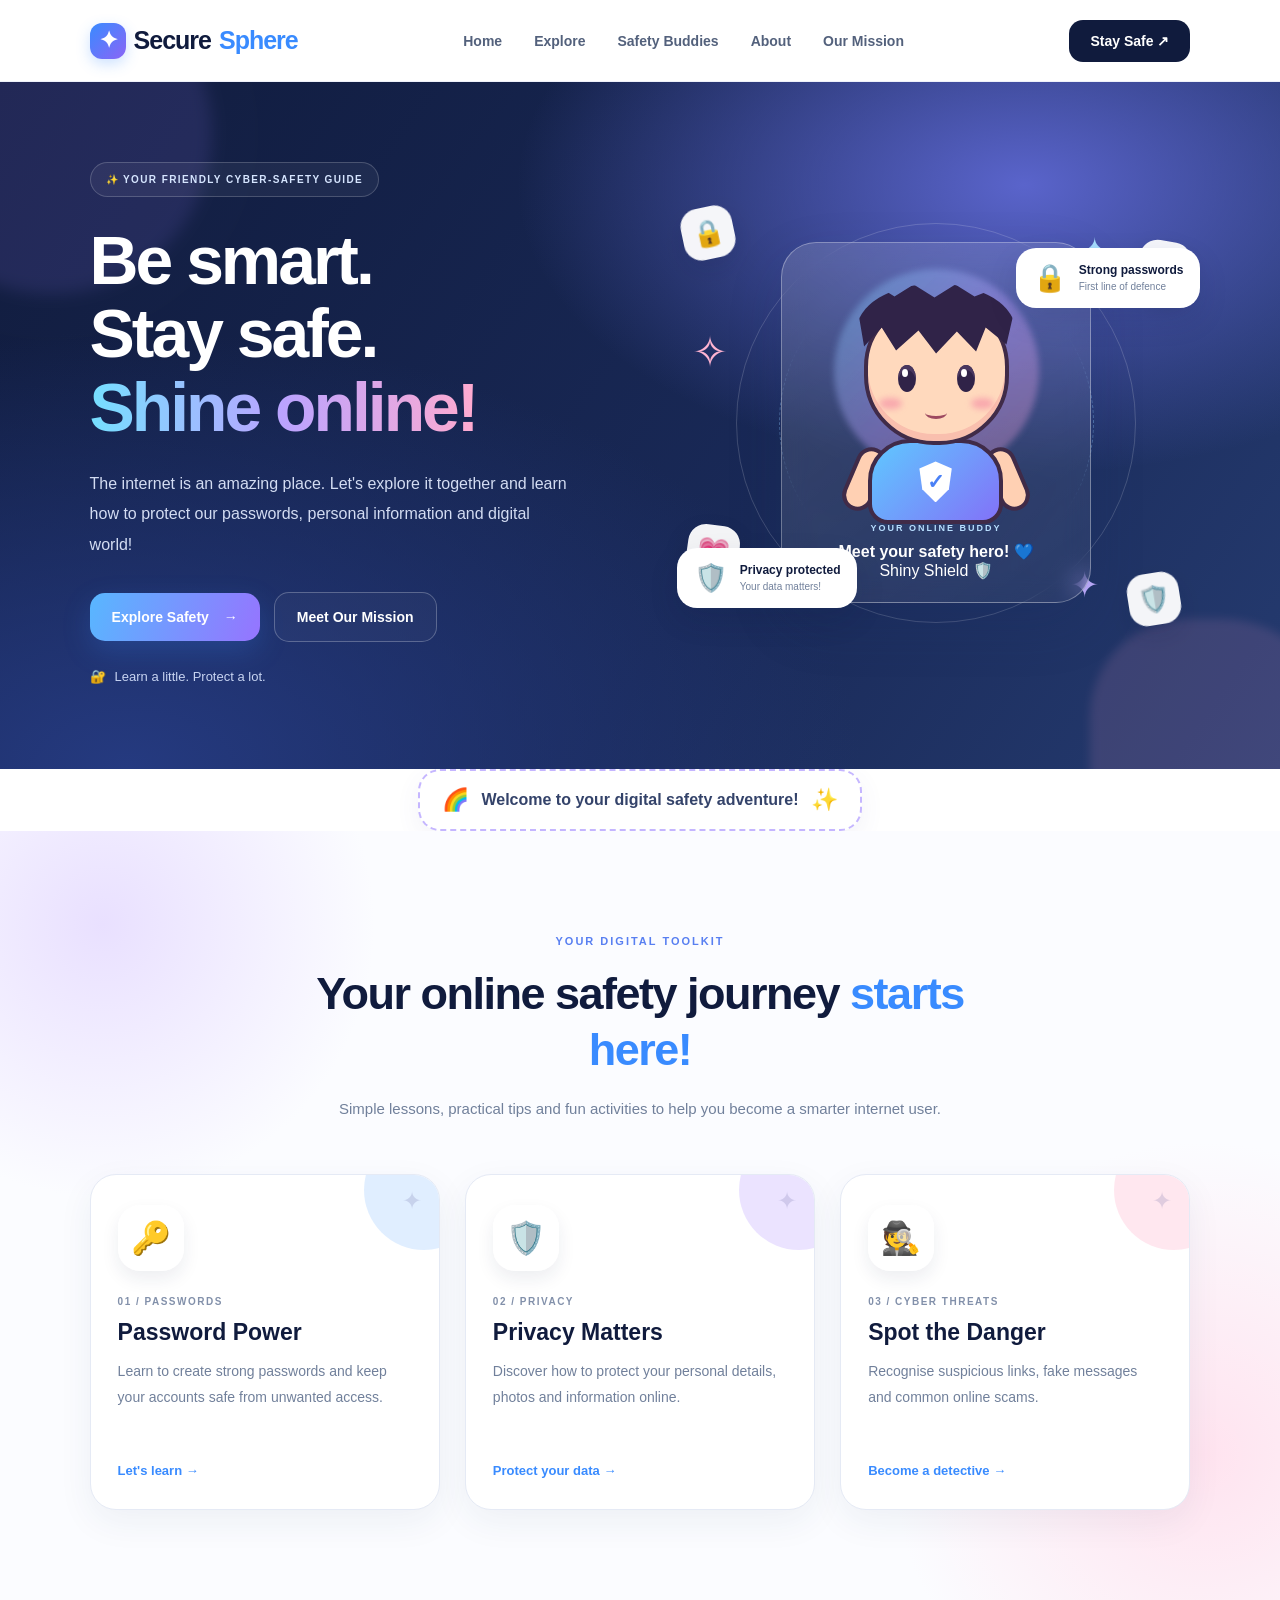
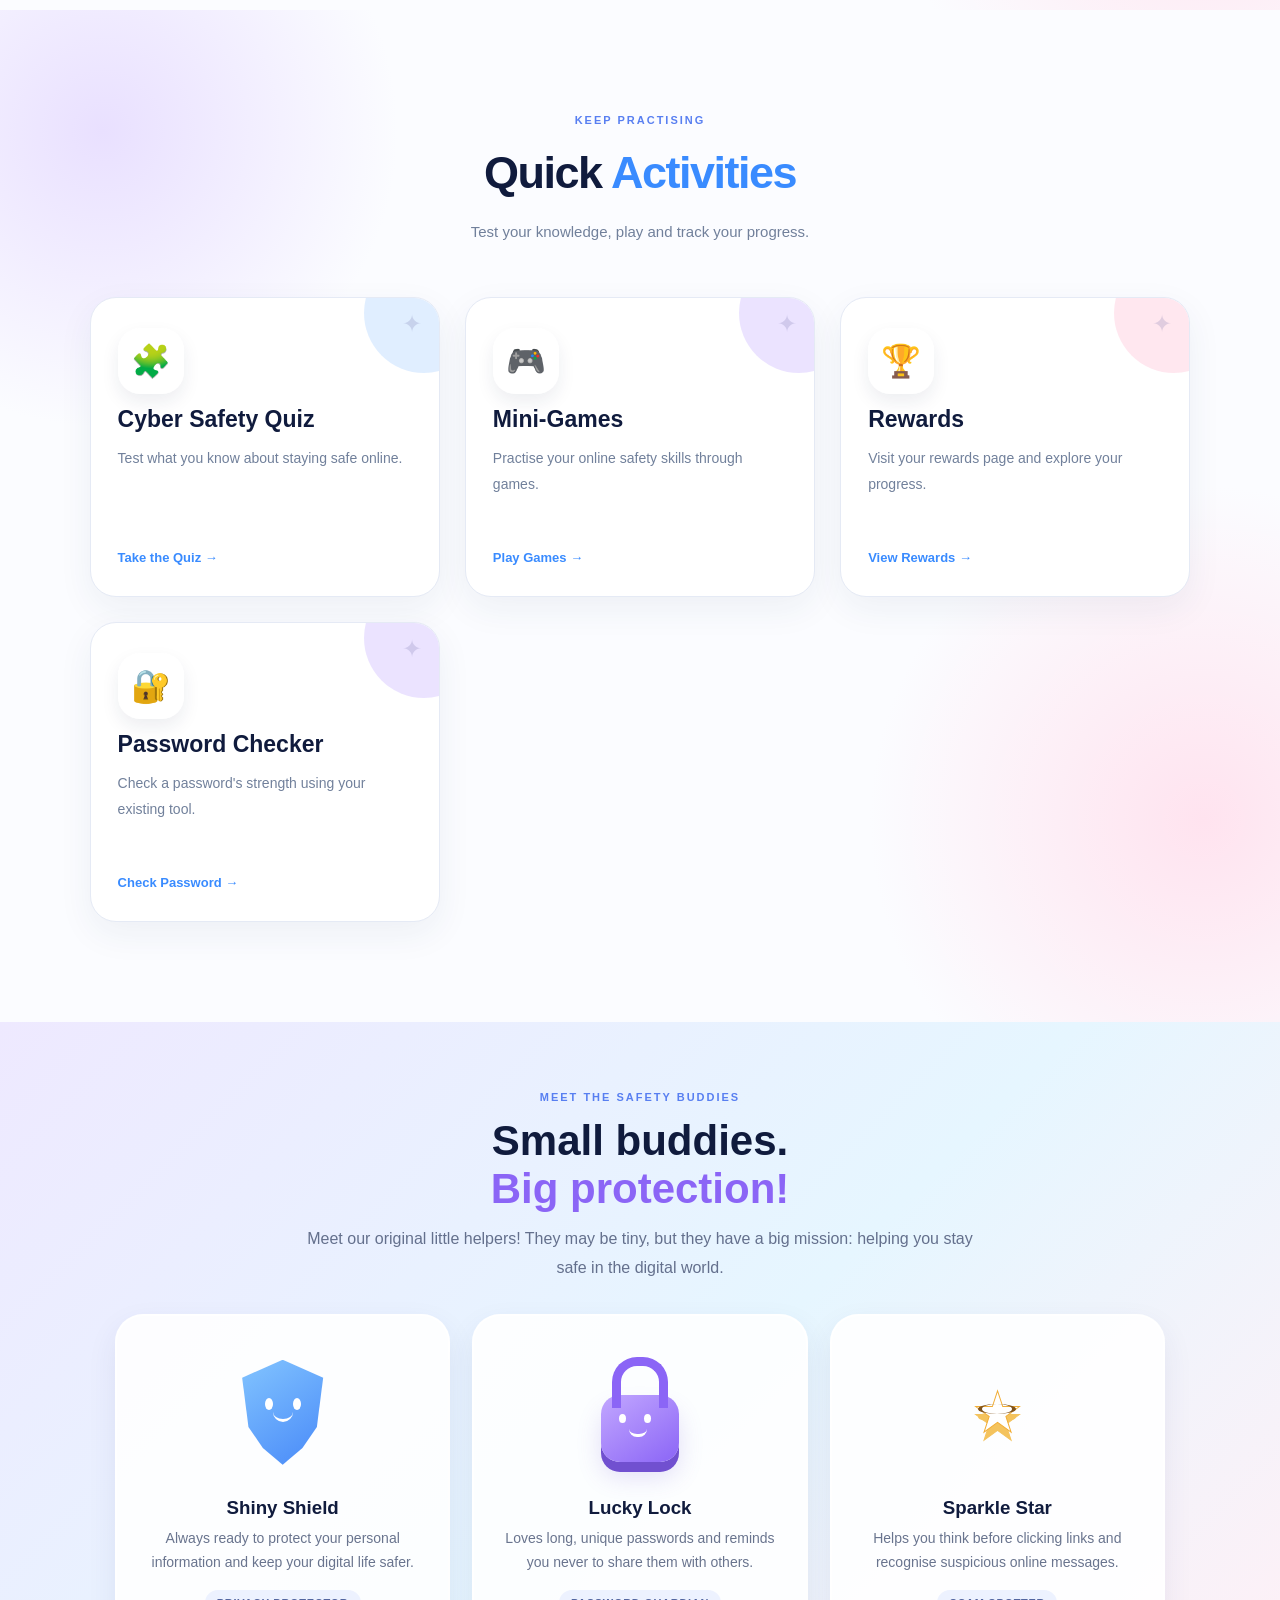
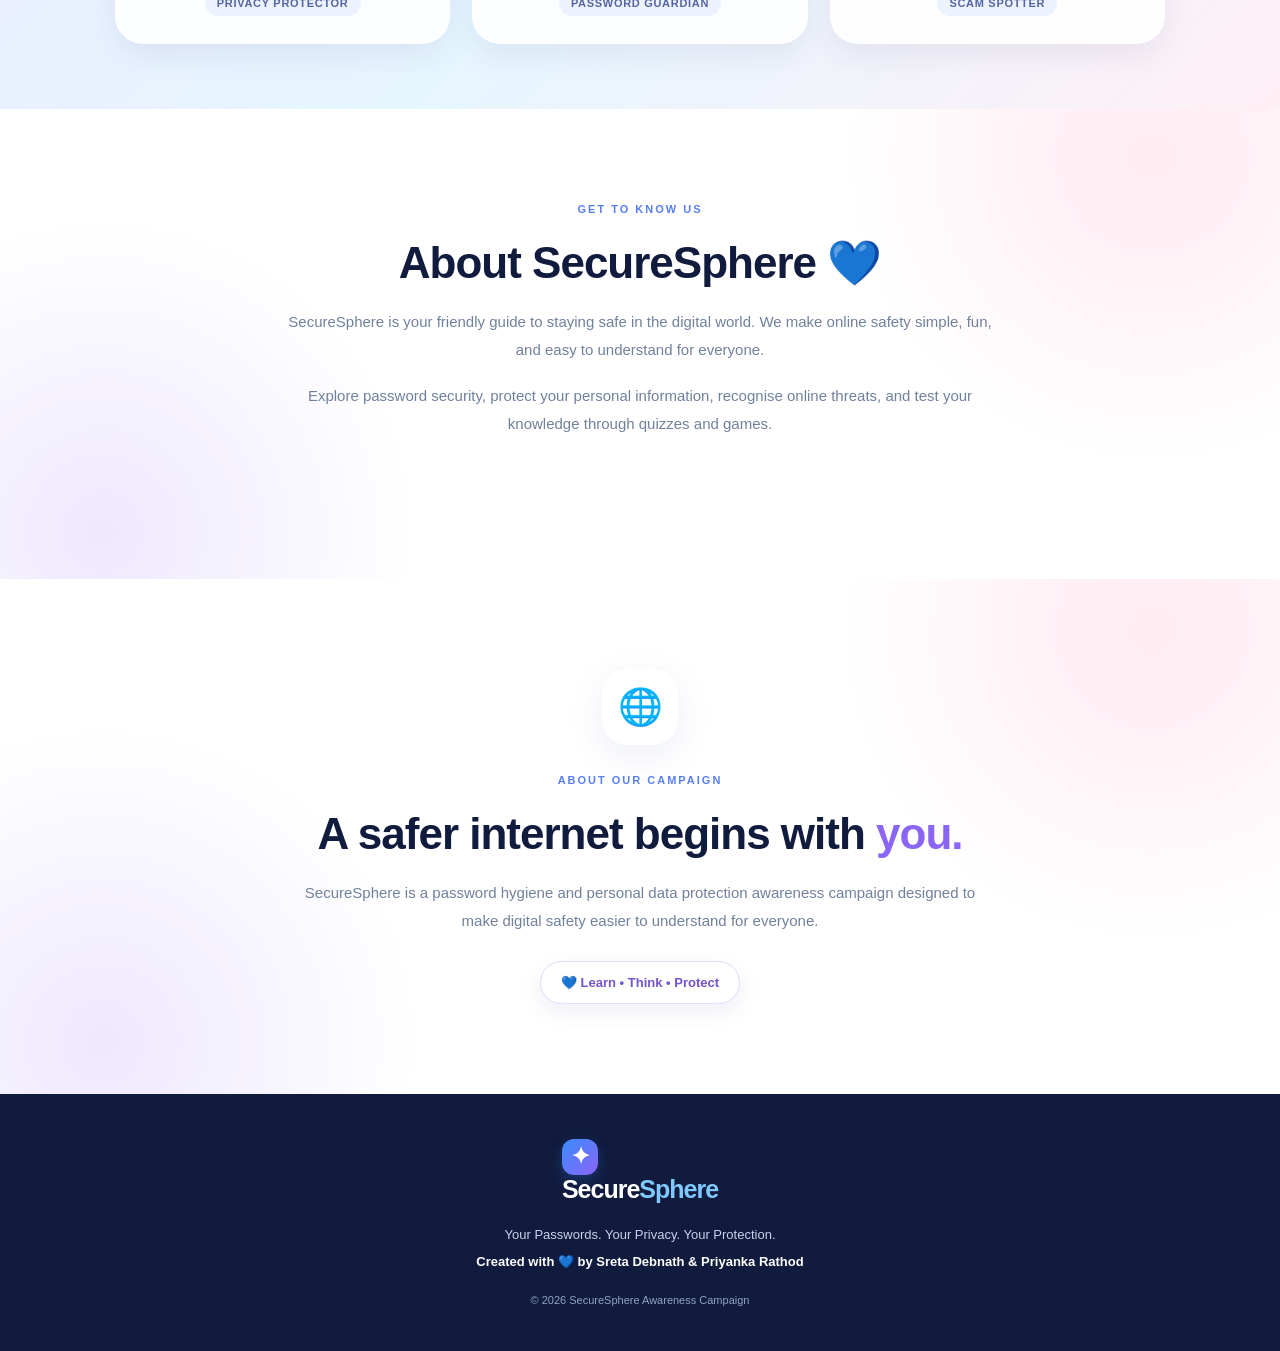
==== index.html @ 7dcd4ab9 "Add files via upload" ====
<!DOCTYPE html>
<html lang="en">
<head>
    <meta charset="UTF-8">
    <meta name="viewport" content="width=device-width, initial-scale=1.0">

    <title>SecureSphere | Your Digital Safety Adventure</title>

    <link rel="stylesheet" href="style.css">

    <!-- Extra cartoon styling for our homepage -->
    <style>
        :root {
            --navy: #101b3d;
            --blue: #398bff;
            --purple: #8b65f6;
            --pink: #ff8fba;
            --yellow: #ffd166;
            --mint: #9ee8d4;
            --pale: #f4f7ff;
        }

        html {
            scroll-behavior: smooth;
        }

        body {
            overflow-x: hidden;
        }

        a {
            transition: transform .25s ease, box-shadow .25s ease;
        }

        .navbar {
            position: sticky;
            top: 0;
            z-index: 100;
        }

        /* Extra sparkle decorations */
        .hero {
            position: relative;
            isolation: isolate;
            overflow: hidden;
        }

        .hero::before {
            content: "";
            position: absolute;
            width: 320px;
            height: 320px;
            border-radius: 50%;
            background: #9c83ff;
            opacity: .13;
            top: -110px;
            left: -110px;
            filter: blur(8px);
            z-index: -1;
        }

        .hero::after {
            content: "";
            position: absolute;
            width: 250px;
            height: 250px;
            border-radius: 45% 55% 60% 40%;
            background: #ff9fc8;
            opacity: .12;
            bottom: -100px;
            right: -60px;
            z-index: -1;
        }

        .welcome-tag {
            border-radius: 50px;
            animation: tagBounce 3s ease-in-out infinite;
        }

        @keyframes tagBounce {
            0%, 100% { transform: translateY(0); }
            50% { transform: translateY(-4px); }
        }

        /* Make the original CSS mascot more playful */
        .hero-art {
            position: relative;
            isolation: isolate;
        }

        .character-card {
            position: relative;
            border-radius: 35px;
            overflow: visible;
            animation: buddyFloat 4s ease-in-out infinite;
            box-shadow: 0 22px 55px rgba(25, 45, 100, .15);
        }

        @keyframes buddyFloat {
            0%, 100% { transform: translateY(0) rotate(-1deg); }
            50% { transform: translateY(-12px) rotate(1deg); }
        }

        .character-halo {
            animation: haloPulse 4s ease-in-out infinite;
        }

        @keyframes haloPulse {
            0%, 100% { transform: scale(.96); opacity: .65; }
            50% { transform: scale(1.06); opacity: 1; }
        }

        .mascot {
            animation: mascotWiggle 5s ease-in-out infinite;
            transform-origin: bottom center;
        }

        @keyframes mascotWiggle {
            0%, 90%, 100% { rotate: 0deg; }
            92% { rotate: -5deg; }
            95% { rotate: 5deg; }
            98% { rotate: -2deg; }
        }

        .floating-star {
            animation: starTwinkle 2.5s ease-in-out infinite;
        }

        .star-two {
            animation-delay: .5s;
        }

        .star-three {
            animation-delay: 1s;
        }

        @keyframes starTwinkle {
            0%, 100% { transform: scale(.8) rotate(0deg); opacity: .6; }
            50% { transform: scale(1.3) rotate(18deg); opacity: 1; }
        }

        .floating-note {
            border-radius: 20px;
            box-shadow: 0 12px 30px rgba(16, 27, 61, .12);
            animation: noteFloat 3.5s ease-in-out infinite;
        }

        .note-bottom {
            animation-delay: 1.2s;
        }

        @keyframes noteFloat {
            0%, 100% { translate: 0 0; }
            50% { translate: 0 -8px; }
        }

        /* Floating emoji decorations */
        .cute-decoration {
            position: absolute;
            z-index: 5;
            display: grid;
            place-items: center;
            width: 52px;
            height: 52px;
            border-radius: 18px;
            background: rgba(255,255,255,.95);
            box-shadow: 0 10px 25px rgba(16,27,61,.12);
            font-size: 26px;
            animation: decorationFloat 4s ease-in-out infinite;
            pointer-events: none;
        }

        .decoration-lock {
            top: 5%;
            left: 0;
            rotate: -12deg;
        }

        .decoration-star {
            top: 12%;
            right: 0;
            animation-delay: .8s;
            rotate: 10deg;
        }

        .decoration-heart {
            bottom: 18%;
            left: 1%;
            animation-delay: 1.4s;
            rotate: 8deg;
        }

        .decoration-shield {
            bottom: 8%;
            right: 2%;
            animation-delay: .5s;
            rotate: -9deg;
        }

        @keyframes decorationFloat {
            0%, 100% { transform: translateY(0) rotate(0deg); }
            50% { transform: translateY(-13px) rotate(8deg); }
        }

        /* A colourful little welcome banner */
        .adventure-strip {
            display: flex;
            align-items: center;
            justify-content: center;
            flex-wrap: wrap;
            gap: 12px;
            padding: 16px 22px;
            margin: 0 auto;
            width: fit-content;
            max-width: 92%;
            border: 2px dashed #c5b6ff;
            border-radius: 22px;
            background: #fff;
            color: #34436a;
            text-align: center;
            box-shadow: 0 8px 25px rgba(85, 91, 160, .07);
        }

        .adventure-strip span {
            font-size: 22px;
        }

        /* Colourful learning cards */
        .learn-section {
            position: relative;
            background:
                radial-gradient(circle at 8% 12%, #e9e0ff 0, transparent 20%),
                radial-gradient(circle at 94% 80%, #ffe3ef 0, transparent 23%),
                #fbfcff;
        }

        .topic-card {
            position: relative;
            overflow: hidden;
            border-radius: 26px;
            transition: transform .3s ease, box-shadow .3s ease;
        }

        .topic-card::after {
            content: "✦";
            position: absolute;
            top: 12px;
            right: 17px;
            font-size: 24px;
            color: rgba(100, 100, 160, .2);
            transition: transform .3s ease;
        }

        .topic-card:hover {
            transform: translateY(-9px) rotate(-1deg);
            box-shadow: 0 18px 35px rgba(40, 60, 120, .14);
        }

        .topic-card:hover::after {
            transform: rotate(45deg) scale(1.3);
        }

        .topic-icon {
            display: inline-grid;
            place-items: center;
            width: 66px;
            height: 66px;
            border-radius: 22px;
            background: rgba(255,255,255,.8);
            box-shadow: 0 8px 18px rgba(30,40,80,.08);
            font-size: 32px;
            animation: iconBob 3s ease-in-out infinite;
        }

        .privacy-card .topic-icon {
            animation-delay: .4s;
        }

        .scam-card .topic-icon {
            animation-delay: .8s;
        }

        @keyframes iconBob {
            0%, 100% { transform: translateY(0) rotate(0); }
            50% { transform: translateY(-5px) rotate(4deg); }
        }

        /* New mini character friends */
        .friends-section {
            padding: 65px 7%;
            background: linear-gradient(135deg, #eee9ff, #e6f6ff 55%, #fff0f6);
            text-align: center;
        }

        .friends-heading {
            max-width: 700px;
            margin: 0 auto 32px;
        }

        .friends-heading h2 {
            color: var(--navy);
            font-size: clamp(28px, 4vw, 42px);
            margin: 12px 0;
        }

        .friends-heading h2 span {
            color: var(--purple);
        }

        .friends-heading p {
            color: #64708d;
            line-height: 1.8;
        }

        .friend-grid {
            display: grid;
            grid-template-columns: repeat(3, minmax(0, 1fr));
            gap: 22px;
            max-width: 1050px;
            margin: 0 auto;
        }

        .friend-card {
            background: rgba(255,255,255,.88);
            padding: 26px 18px;
            border-radius: 28px;
            border: 2px solid rgba(255,255,255,.9);
            box-shadow: 0 12px 30px rgba(45, 57, 110, .08);
            transition: transform .25s ease, box-shadow .25s ease;
        }

        .friend-card:hover {
            transform: translateY(-8px) rotate(1deg);
            box-shadow: 0 18px 35px rgba(45, 57, 110, .14);
        }

        .friend-art {
            height: 140px;
            display: grid;
            place-items: center;
            margin-bottom: 15px;
        }

        /* Original CSS-drawn smiling shield */
        .shield-friend {
            position: relative;
            width: 90px;
            height: 105px;
            display: grid;
            place-items: center;
            background: linear-gradient(145deg, #83c5ff, #4788f8);
            clip-path: polygon(50% 0, 95% 17%, 88% 64%, 72% 84%, 50% 100%, 28% 84%, 12% 64%, 5% 17%);
            filter: drop-shadow(0 9px 4px rgba(55, 105, 210, .15));
            animation: friendFloat 3s ease-in-out infinite;
        }

        .shield-face {
            position: relative;
            width: 54px;
            height: 42px;
            margin-top: -3px;
        }

        .shield-face::before,
        .shield-face::after {
            content: "";
            position: absolute;
            top: 8px;
            width: 8px;
            height: 12px;
            border-radius: 50%;
            background: white;
        }

        .shield-face::before {
            left: 9px;
        }

        .shield-face::after {
            right: 9px;
        }

        .shield-smile {
            position: absolute;
            left: 17px;
            top: 22px;
            width: 20px;
            height: 10px;
            border-bottom: 3px solid white;
            border-radius: 0 0 20px 20px;
        }

        /* Original CSS-drawn happy lock */
        .lock-friend {
            position: relative;
            width: 78px;
            height: 67px;
            margin-top: 32px;
            border-radius: 19px;
            background: linear-gradient(145deg, #c2a7ff, #8b65f6);
            box-shadow: 0 10px 0 #7150d0, 0 15px 25px rgba(113,80,208,.18);
            animation: friendFloat 3.5s ease-in-out infinite;
        }

        .lock-friend::before {
            content: "";
            position: absolute;
            width: 38px;
            height: 42px;
            border: 9px solid #8b65f6;
            border-bottom: 0;
            border-radius: 25px 25px 0 0;
            left: 11px;
            top: -38px;
        }

        .lock-eyes {
            position: absolute;
            left: 18px;
            top: 19px;
            width: 7px;
            height: 9px;
            border-radius: 50%;
            background: white;
            box-shadow: 25px 0 white;
        }

        .lock-mouth {
            position: absolute;
            left: 28px;
            top: 34px;
            width: 18px;
            height: 8px;
            border-bottom: 3px solid white;
            border-radius: 0 0 15px 15px;
        }

        /* Original CSS-drawn happy star */
        .star-friend {
            width: 115px;
            height: 115px;
            display: grid;
            place-items: center;
            color: white;
            font-size: 57px;
            line-height: 1;
            -webkit-text-stroke: 1px #f1ad35;
            filter: drop-shadow(0 8px 0 #f4c35d);
            animation: friendFloat 3.2s ease-in-out infinite;
        }

        .star-eyes {
            position: absolute;
            width: 38px;
            height: 10px;
            margin-top: -7px;
            border-left: 4px solid #80531b;
            border-right: 4px solid #80531b;
            border-radius: 50%;
        }

        @keyframes friendFloat {
            0%, 100% { transform: translateY(0) rotate(-3deg); }
            50% { transform: translateY(-10px) rotate(3deg); }
        }

        .friend-card h3 {
            color: var(--navy);
            margin: 10px 0 8px;
        }

        .friend-card p {
            color: #69748e;
            font-size: 14px;
            line-height: 1.7;
            margin: 0;
        }

        .friend-tag {
            display: inline-block;
            padding: 7px 12px;
            margin-top: 15px;
            border-radius: 30px;
            font-size: 11px;
            font-weight: bold;
            letter-spacing: .7px;
            background: #edf2ff;
            color: #5366a0;
        }

        /* Mission section */
        .mission-section {
            position: relative;
            overflow: hidden;
            background:
                radial-gradient(circle at 90% 10%, rgba(255,143,186,.18), transparent 25%),
                radial-gradient(circle at 8% 90%, rgba(139,101,246,.15), transparent 25%);
        }

        .mission-icon {
            animation: globeWiggle 5s ease-in-out infinite;
        }

        @keyframes globeWiggle {
            0%, 100% { transform: rotate(-8deg) translateY(0); }
            50% { transform: rotate(8deg) translateY(-5px); }
        }

        .mission-pill {
            border-radius: 50px;
            box-shadow: 0 7px 20px rgba(90, 85, 180, .1);
        }

        /* Footer */
        .footer {
            position: relative;
            overflow: hidden;
        }

        .footer .logo {
            display: inline-block;
            margin-bottom: 8px;
        }

        .footer .creator {
            margin-top: 12px;
        }

        /* Accessibility: reduce motion when requested */
        @media (prefers-reduced-motion: reduce) {
            *,
            *::before,
            *::after {
                animation-duration: .01ms !important;
                animation-iteration-count: 1 !important;
                scroll-behavior: auto !important;
                transition-duration: .01ms !important;
            }
        }

        /* Phone and tablet layout */
        @media (max-width: 760px) {
            .friend-grid {
                grid-template-columns: 1fr;
                max-width: 390px;
            }

            .friends-section {
                padding: 48px 6%;
            }

            .cute-decoration {
                width: 40px;
                height: 40px;
                font-size: 21px;
            }

            .decoration-lock {
                left: -5px;
            }

            .decoration-star {
                right: -4px;
            }

            .adventure-strip {
                width: auto;
                gap: 8px;
            }
        }

        @media (max-width: 480px) {
            .hero-buttons {
                flex-wrap: wrap;
                gap: 12px;
            }

            .floating-note {
                scale: .85;
            }

            .note-top {
                transform-origin: left center;
            }

            .note-bottom {
                transform-origin: right center;
            }
        }
    </style>
</head>

<body>

    <!-- Navigation bar -->
    <header class="navbar">
        <a href="index.html" class="logo">
            <span class="logo-icon">✦</span>
            Secure<span>Sphere</span>
        </a>

        
<nav>
    <a href="#home">Home</a>
    <a href="#learn">Explore</a>
    <a href="#friends">Safety Buddies</a>
    <a href="#about">About</a>
    <a href="#mission">Our Mission</a>
</nav>


        <a href="#learn" class="nav-button">Stay Safe ↗</a>
    </header>


    <!-- Main welcome section -->
    <main>

        <section class="hero" id="home">

            <div class="hero-content">

                <div class="welcome-tag">
                    ✨ YOUR FRIENDLY CYBER-SAFETY GUIDE
                </div>

                <h1>
                    Be smart.<br>
                    Stay safe.<br>
                    <span>Shine online!</span>
                </h1>

                <p class="hero-description">
                    The internet is an amazing place.
                    Let's explore it together and learn how to
                    protect our passwords, personal information
                    and digital world!
                </p>

                <div class="hero-buttons">
                    <a href="#learn" class="primary-button">
                        Explore Safety <span>→</span>
                    </a>

                    <a href="#mission" class="secondary-button">
                        Meet Our Mission
                    </a>
                </div>

                <div class="trust-note">
                    <span>🔐</span>
                    Learn a little. Protect a lot.
                </div>

            </div>


            <!-- Original CSS-drawn mascot -->
            <div class="hero-art">

                <div class="orbit orbit-one"></div>
                <div class="orbit orbit-two"></div>

                <div class="floating-star star-one">✦</div>
                <div class="floating-star star-two">✧</div>
                <div class="floating-star star-three">✦</div>

                <div class="cute-decoration decoration-lock">🔒</div>
                <div class="cute-decoration decoration-star">⭐</div>
                <div class="cute-decoration decoration-heart">💗</div>
                <div class="cute-decoration decoration-shield">🛡️</div>

                <div class="character-card">

                    <div class="character-halo"></div>

                    <div class="mascot">
                        <div class="hair"></div>

                        <div class="face">
                            <div class="eye eye-left"></div>
                            <div class="eye eye-right"></div>
                            <div class="blush blush-left"></div>
                            <div class="blush blush-right"></div>
                            <div class="smile"></div>
                        </div>

                        <div class="neck"></div>

                        <div class="body">
                            <div class="shield">✓</div>
                        </div>

                        <div class="arm arm-left"></div>
                        <div class="arm arm-right"></div>
                    </div>

                    <div class="character-caption">
    <span>YOUR ONLINE BUDDY</span>
    <h3>Meet your safety hero! 💙</h3>
</div>

<div class="hero-shiny-companion" role="img"
     aria-label="Shiny Shield, your cyber safety buddy">
    <div class="hero-shiny-label">Shiny Shield 🛡️</div>
</div>

                </div>

                <div class="floating-note note-top">
                    <span>🔒</span>
                    <div>
                        <strong>Strong passwords</strong>
                        <small>First line of defence</small>
                    </div>
                </div>

                <div class="floating-note note-bottom">
                    <span>🛡️</span>
                    <div>
                        <strong>Privacy protected</strong>
                        <small>Your data matters!</small>
                    </div>
                </div>

            </div>

        </section>


        <!-- Friendly welcome strip -->
        <div class="adventure-strip">
            <span>🌈</span>
            <strong>Welcome to your digital safety adventure!</strong>
            <span>✨</span>
        </div>


        <!-- Topics preview -->
        <section class="learn-section" id="learn">

            <div class="section-heading">
                <span class="section-tag">YOUR DIGITAL TOOLKIT</span>

                <h2>
                    Your online safety journey
                    <span>starts here!</span>
                </h2>

                <p>
                    Simple lessons, practical tips and fun activities
                    to help you become a smarter internet user.
                </p>
            </div>


            <div class="topic-grid">

                <article class="topic-card password-card">
                    <div class="topic-icon">🔑</div>
                    <span class="topic-number">01 / PASSWORDS</span>
                    <h3>Password Power</h3>
                    <p>
                        Learn to create strong passwords and keep
                        your accounts safe from unwanted access.
                    </p>
                    <a href="passwords.html">Let's learn →</a>
                </article>


                <article class="topic-card privacy-card">
                    <div class="topic-icon">🛡️</div>
                    <span class="topic-number">02 / PRIVACY</span>
                    <h3>Privacy Matters</h3>
                    <p>
                        Discover how to protect your personal details,
                        photos and information online.
                    </p>
                    <a href="privacy.html">Protect your data →</a>
                </article>


                <article class="topic-card scam-card">
                    <div class="topic-icon">🕵️</div>
                    <span class="topic-number">03 / CYBER THREATS</span>
                    <h3>Spot the Danger</h3>
                    <p>
                        Recognise suspicious links, fake messages
                        and common online scams.
                    </p>
                    <a href="threats.html">Become a detective →</a>
                </article>

            </div>

        </section>

<!-- Quick Activities -->
<section class="learn-section" id="activities">
    <div class="section-heading">
        <span class="section-tag">KEEP PRACTISING</span>
        <h2>Quick <span>Activities</span></h2>
        <p>Test your knowledge, play and track your progress.</p>
    </div>

    <div class="topic-grid">
        <article class="topic-card password-card">
            <div class="topic-icon">🧩</div>
            <h3>Cyber Safety Quiz</h3>
            <p>Test what you know about staying safe online.</p>
            <a href="quiz.html">Take the Quiz →</a>
        </article>

        <article class="topic-card privacy-card">
            <div class="topic-icon">🎮</div>
            <h3>Mini-Games</h3>
            <p>Practise your online safety skills through games.</p>
            <a href="games.html">Play Games →</a>
        </article>

        <article class="topic-card scam-card">
            <div class="topic-icon">🏆</div>
            <h3>Rewards</h3>
            <p>Visit your rewards page and explore your progress.</p>
            <a href="rewards.html">View Rewards →</a>
        </article>

        <article class="topic-card privacy-card">
            <div class="topic-icon">🔐</div>
            <h3>Password Checker</h3>
            <p>Check a password's strength using your existing tool.</p>
            <a href="checker.html">Check Password →</a>
        </article>
    </div>
</section>


        <!-- Original CSS cartoon friends -->
        <section class="friends-section" id="friends">

            <div class="friends-heading">
                <span class="section-tag">MEET THE SAFETY BUDDIES</span>

                <h2>
                    Small buddies.<br>
                    <span>Big protection!</span>
                </h2>

                <p>
                    Meet our original little helpers!
                    They may be tiny, but they have a big mission:
                    helping you stay safe in the digital world.
                </p>
            </div>


            <div class="friend-grid">

                <article class="friend-card">
                    <div class="friend-art">
                        <div class="shield-friend">
                            <div class="shield-face">
                                <div class="shield-smile"></div>
                            </div>
                        </div>
                    </div>

                    <h3>Shiny Shield</h3>

                    <p>
                        Always ready to protect your personal
                        information and keep your digital life safer.
                    </p>

                    <span class="friend-tag">PRIVACY PROTECTOR</span>
                </article>


                <article class="friend-card">
                    <div class="friend-art">
                        <div class="lock-friend">
                            <div class="lock-eyes"></div>
                            <div class="lock-mouth"></div>
                        </div>
                    </div>

                    <h3>Lucky Lock</h3>

                    <p>
                        Loves long, unique passwords and reminds
                        you never to share them with others.
                    </p>

                    <span class="friend-tag">PASSWORD GUARDIAN</span>
                </article>


                <article class="friend-card">
                    <div class="friend-art">
                        <div class="star-friend">
                            <span>★</span>
                            <div class="star-eyes"></div>
                        </div>
                    </div>

                    <h3>Sparkle Star</h3>

                    <p>
                        Helps you think before clicking links
                        and recognise suspicious online messages.
                    </p>

                    <span class="friend-tag">SCAM SPOTTER</span>
                </article>

            </div>

        </section>


        <!-- Mission section -->

<!-- About Section -->
<section class="mission-section" id="about">
    <div class="section-heading">
        <span class="section-tag">GET TO KNOW US</span>
        <h2>About SecureSphere 💙</h2>
        <p>
            SecureSphere is your friendly guide to staying safe
            in the digital world. We make online safety simple,
            fun, and easy to understand for everyone.
        </p>
        <p>
            Explore password security, protect your personal
            information, recognise online threats, and test
            your knowledge through quizzes and games.
        </p>
    </div>
</section>

        <section class="mission-section" id="mission">

            <div class="mission-icon">🌐</div>

            <span class="section-tag">ABOUT OUR CAMPAIGN</span>

            <h2>A safer internet begins with <span>you.</span></h2>

            <p>
                SecureSphere is a password hygiene and personal
                data protection awareness campaign designed to
                make digital safety easier to understand for everyone.
            </p>

            <div class="mission-pill">
                💙 Learn • Think • Protect
            </div>

        </section>

    </main>


    <!-- Footer -->
    <footer class="footer">

        <a href="#home" class="logo">
            <span class="logo-icon">✦</span>
            Secure<span>Sphere</span>
        </a>

        <p>Your Passwords. Your Privacy. Your Protection.</p>

        <p class="creator">
            Created with 💙 by Sreta Debnath &amp; Priyanka Rathod
        </p>

        <small>© 2026 SecureSphere Awareness Campaign</small>

    </footer>

</body>
</html>
---- style.css ----
/* =========================================
   SECURESPHERE
   Anime / Chibi Inspired Homepage
   ========================================= */


/* 1. COLOURS AND BASIC SETTINGS */

:root {
    --navy: #101B3D;
    --blue: #398BFF;
    --purple: #9167F8;
    --pink: #FF8EB5;
    --cyan: #70E1F5;
    --pale-blue: #EAF5FF;
    --white: #FFFFFF;
    --text: #273451;
    --muted: #71809B;
    --border: #E5EAF5;
}

* {
    box-sizing: border-box;
    margin: 0;
    padding: 0;
}

html {
    scroll-behavior: smooth;
    scroll-padding-top: 90px;
}

body {
    font-family: "Trebuchet MS", Arial, sans-serif;
    background: #FFFFFF;
    color: var(--text);
    overflow-x: hidden;
}

a {
    text-decoration: none;
    color: inherit;
}

button,
a {
    -webkit-tap-highlight-color: transparent;
}

::selection {
    background: #D9CBFF;
    color: var(--navy);
}


/* 2. NAVIGATION BAR */

.navbar {
    min-height: 82px;
    padding: 16px 7%;
    display: flex;
    align-items: center;
    justify-content: space-between;
    gap: 25px;
    background: rgba(255, 255, 255, 0.94);
    border-bottom: 1px solid #EEF1FA;
    position: sticky;
    top: 0;
    z-index: 100;
    backdrop-filter: blur(15px);
}

.logo {
    display: inline-flex;
    align-items: center;
    gap: 8px;
    color: var(--navy);
    font-size: 25px;
    font-weight: 900;
    letter-spacing: -1px;
    white-space: nowrap;
}

.logo > span:last-child {
    color: var(--blue);
}

.logo-icon {
    width: 36px;
    height: 36px;
    display: grid;
    place-items: center;
    border-radius: 12px;
    background: linear-gradient(135deg, var(--blue), var(--purple));
    color: white;
    font-size: 23px;
    box-shadow: 0 5px 14px #398BFF40;
}

.navbar nav {
    display: flex;
    align-items: center;
    gap: 32px;
}

.navbar nav a {
    font-size: 14px;
    font-weight: 700;
    color: #53617C;
    transition: color 0.25s ease;
}

.navbar nav a:hover {
    color: var(--blue);
}

.nav-button {
    background: var(--navy);
    color: white;
    padding: 13px 21px;
    border-radius: 14px;
    font-size: 14px;
    font-weight: 800;
    transition: transform 0.25s, background 0.25s;
}

.nav-button:hover {
    background: var(--blue);
    transform: translateY(-3px);
}


/* 3. HERO SECTION */

.hero {
    position: relative;
    min-height: 640px;
    padding: 80px 7% 85px;
    display: grid;
    grid-template-columns: 1.05fr 0.95fr;
    align-items: center;
    gap: 30px;
    overflow: hidden;
    isolation: isolate;
    background:
        radial-gradient(ellipse at 80% 15%, #5A64CB 0%, transparent 35%),
        radial-gradient(ellipse at 10% 100%, #253A80 0%, transparent 45%),
        linear-gradient(125deg, #101B3D, #192957 60%, #253B70);
    color: white;
}

.hero::before {
    content: "";
    position: absolute;
    width: 420px;
    height: 420px;
    top: -230px;
    left: 35%;
    border-radius: 50%;
    border: 1px solid #FFFFFF18;
    box-shadow:
        0 0 0 45px #FFFFFF08,
        0 0 0 90px #FFFFFF05;
    z-index: -1;
}

.hero::after {
    content: "";
    position: absolute;
    width: 240px;
    height: 240px;
    bottom: -150px;
    right: 20%;
    border-radius: 50%;
    background: #8F70FF20;
    filter: blur(5px);
    z-index: -1;
}

.hero-content {
    max-width: 590px;
    position: relative;
    z-index: 2;
    animation: fadeUp 0.8s ease both;
}

.welcome-tag {
    display: inline-block;
    padding: 11px 15px;
    margin-bottom: 27px;
    border: 1px solid #FFFFFF30;
    border-radius: 30px;
    background: #FFFFFF0D;
    color: #D6E5FF;
    font-size: 10px;
    font-weight: 900;
    letter-spacing: 1.4px;
}

.hero h1 {
    font-size: clamp(43px, 5.3vw, 72px);
    line-height: 1.08;
    letter-spacing: -3px;
    font-weight: 900;
}

.hero h1 span {
    background: linear-gradient(90deg, #75DFFF, #BBA3FF, #FFABD0);
    background-clip: text;
    -webkit-background-clip: text;
    color: transparent;
}

.hero-description {
    max-width: 480px;
    margin-top: 25px;
    color: #D3DCF2;
    font-size: 16px;
    line-height: 1.9;
}

.hero-buttons {
    display: flex;
    align-items: center;
    gap: 14px;
    flex-wrap: wrap;
    margin-top: 32px;
}

.primary-button,
.secondary-button {
    display: inline-flex;
    justify-content: center;
    align-items: center;
    gap: 15px;
    padding: 16px 22px;
    border-radius: 15px;
    font-size: 14px;
    font-weight: 900;
    transition: transform 0.25s, box-shadow 0.25s;
}

.primary-button {
    background: linear-gradient(110deg, #58B7FF, #9674FF);
    color: white;
    box-shadow: 0 10px 28px #398BFF35;
}

.primary-button:hover,
.secondary-button:hover {
    transform: translateY(-4px);
}

.primary-button:hover {
    box-shadow: 0 14px 32px #398BFF55;
}

.secondary-button {
    border: 1px solid #FFFFFF40;
    color: white;
    background: #FFFFFF08;
}

.trust-note {
    margin-top: 27px;
    color: #C7D4F2;
    font-size: 13px;
    display: flex;
    align-items: center;
    gap: 9px;
}


/* 4. CHARACTER ILLUSTRATION AREA */

.hero-art {
    min-height: 480px;
    position: relative;
    display: grid;
    place-items: center;
    isolation: isolate;
}

.orbit {
    position: absolute;
    width: 360px;
    height: 360px;
    border: 1px solid #FFFFFF2B;
    border-radius: 50%;
    z-index: -1;
}

.orbit-one {
    width: 400px;
    height: 400px;
    animation: slowSpin 30s linear infinite;
}

.orbit-two {
    width: 315px;
    height: 315px;
    border-style: dashed;
    border-color: #8FCBFF65;
    animation: slowSpin 40s linear infinite reverse;
}

.character-card {
    width: min(310px, 80%);
    min-height: 350px;
    padding: 20px 18px 22px;
    border: 1px solid #FFFFFF55;
    border-radius: 35px;
    background: linear-gradient(145deg, #FFFFFF25, #FFFFFF0B);
    box-shadow: 0 25px 75px #00000025;
    backdrop-filter: blur(12px);
    position: relative;
    display: flex;
    flex-direction: column;
    align-items: center;
    animation: float 4s ease-in-out infinite;
}

.character-halo {
    position: absolute;
    width: 205px;
    height: 205px;
    top: 26px;
    border-radius: 50%;
    background: linear-gradient(135deg, #72DFFF55, #BDA0FF65, #FF9EC655);
    filter: blur(3px);
}


/* CSS-DRAWN CHIBI MASCOT */

.mascot {
    width: 200px;
    height: 235px;
    position: relative;
    z-index: 2;
    margin-top: 7px;
}

.face {
    position: absolute;
    width: 145px;
    height: 145px;
    top: 30px;
    left: 28px;
    background: #FFD9BD;
    border: 4px solid #402B48;
    border-radius: 46% 46% 48% 48%;
    z-index: 3;
    box-shadow: inset 0 -7px 0 #F9BFAE;
}

.hair {
    position: absolute;
    width: 160px;
    height: 100px;
    top: 14px;
    left: 20px;
    background: #302348;
    border-radius: 48% 48% 22% 22%;
    z-index: 4;
    clip-path: polygon(
        0 15%, 12% 0, 24% 12%, 36% 0,
        49% 13%, 62% 0, 74% 12%, 90% 2%,
        100% 18%, 94% 60%, 81% 43%,
        75% 67%, 63% 47%, 50% 69%,
        39% 46%, 25% 66%, 16% 43%, 5% 62%
    );
}

.eye {
    position: absolute;
    top: 61px;
    width: 18px;
    height: 27px;
    border-radius: 50%;
    background: #302348;
    box-shadow: inset 0 5px 0 #49375F;
}

.eye::after {
    content: "";
    position: absolute;
    width: 6px;
    height: 8px;
    top: 4px;
    left: 4px;
    border-radius: 50%;
    background: white;
}

.eye-left {
    left: 30px;
}

.eye-right {
    right: 30px;
}

.blush {
    position: absolute;
    width: 23px;
    height: 11px;
    top: 94px;
    background: #F58DA5;
    opacity: 0.65;
    filter: blur(3px);
    border-radius: 50%;
}

.blush-left {
    left: 11px;
}

.blush-right {
    right: 11px;
}

.smile {
    position: absolute;
    width: 22px;
    height: 12px;
    top: 103px;
    left: 57px;
    border-bottom: 3px solid #9D4960;
    border-radius: 0 0 50% 50%;
}

.neck {
    position: absolute;
    width: 37px;
    height: 38px;
    top: 152px;
    left: 82px;
    background: #FFD0B3;
    z-index: 1;
}

.body {
    position: absolute;
    width: 135px;
    height: 85px;
    top: 169px;
    left: 32px;
    background: linear-gradient(135deg, #5FC8FF, #8272F8);
    border: 4px solid #402B48;
    border-radius: 42px 42px 20px 20px;
    z-index: 2;
    display: grid;
    place-items: center;
}

.shield {
    width: 36px;
    height: 41px;
    display: grid;
    place-items: center;
    background: white;
    color: #4A81F6;
    font-size: 21px;
    font-weight: 900;
    clip-path: polygon(50% 0, 95% 17%, 87% 68%, 50% 100%, 13% 68%, 5% 17%);
}

.arm {
    position: absolute;
    width: 31px;
    height: 66px;
    top: 176px;
    background: #FFD0B3;
    border: 4px solid #402B48;
    border-radius: 20px;
    z-index: 1;
}

.arm-left {
    left: 13px;
    transform: rotate(23deg);
}

.arm-right {
    right: 13px;
    transform: rotate(-23deg);
}

.character-caption {
    position: relative;
    z-index: 3;
    margin-top: 12px;
    text-align: center;
}

.character-caption span {
    font-size: 9px;
    font-weight: 900;
    letter-spacing: 2px;
    color: #B9DFFF;
}

.character-caption h3 {
    margin-top: 7px;
    color: white;
    font-size: 16px;
}


/* FLOATING DECORATIONS */

.floating-star {
    position: absolute;
    color: #A8DFFF;
    font-size: 35px;
    animation: twinkle 2.5s ease-in-out infinite;
}

.star-one {
    top: 48px;
    right: 16%;
}

.star-two {
    top: 30%;
    left: 2%;
    color: #FFB4D2;
    font-size: 43px;
    animation-delay: 0.7s;
}

.star-three {
    bottom: 58px;
    right: 18%;
    color: #C2AEFF;
    animation-delay: 1.2s;
}

.floating-note {
    position: absolute;
    z-index: 5;
    display: flex;
    align-items: center;
    gap: 12px;
    padding: 14px 17px;
    background: white;
    color: var(--navy);
    border-radius: 18px;
    box-shadow: 0 15px 40px #00000022;
    animation: float 4s ease-in-out infinite;
}

.floating-note > span {
    font-size: 27px;
}

.floating-note div {
    display: flex;
    flex-direction: column;
    gap: 4px;
}

.floating-note strong {
    font-size: 12px;
}

.floating-note small {
    color: var(--muted);
    font-size: 10px;
}

.note-top {
    top: 65px;
    right: -10px;
}

.note-bottom {
    bottom: 55px;
    left: -5px;
    animation-delay: 1s;
}


/* 5. LEARNING SECTION */

.learn-section {
    padding: 100px 7%;
    background:
        radial-gradient(ellipse at 0% 0%, #E8F4FF 0%, transparent 35%),
        #FFFFFF;
}

.section-heading {
    max-width: 720px;
    margin: 0 auto 50px;
    text-align: center;
}

.section-tag {
    display: inline-block;
    color: #587FF1;
    font-size: 11px;
    font-weight: 900;
    letter-spacing: 2px;
}

.section-heading h2 {
    margin-top: 17px;
    color: var(--navy);
    font-size: clamp(30px, 4vw, 45px);
    line-height: 1.25;
    letter-spacing: -1.5px;
}

.section-heading h2 span {
    color: var(--blue);
}

.section-heading p {
    margin-top: 17px;
    color: var(--muted);
    font-size: 15px;
    line-height: 1.9;
}

.topic-grid {
    display: grid;
    grid-template-columns: repeat(3, minmax(0, 1fr));
    gap: 25px;
    max-width: 1180px;
    margin: auto;
}

.topic-card {
    position: relative;
    overflow: hidden;
    padding: 30px 27px;
    border: 1px solid var(--border);
    border-radius: 25px;
    background: white;
    box-shadow: 0 12px 35px #243C6410;
    transition: transform 0.3s, box-shadow 0.3s;
}

.topic-card::before {
    content: "";
    position: absolute;
    width: 120px;
    height: 120px;
    right: -45px;
    top: -45px;
    border-radius: 50%;
    background: var(--card-glow);
    opacity: 0.8;
}

.topic-card:hover {
    transform: translateY(-9px);
    box-shadow: 0 22px 45px #243C6420;
}

.password-card {
    --card-glow: #D9EAFF;
}

.privacy-card {
    --card-glow: #E6DDFF;
}

.scam-card {
    --card-glow: #FFE2EC;
}

.topic-icon {
    width: 65px;
    height: 65px;
    display: grid;
    place-items: center;
    border-radius: 20px;
    background: var(--card-glow);
    font-size: 32px;
    position: relative;
    z-index: 1;
}

.topic-number {
    display: block;
    margin-top: 25px;
    color: #8290AA;
    font-size: 10px;
    font-weight: 900;
    letter-spacing: 1.5px;
}

.topic-card h3 {
    margin-top: 12px;
    color: var(--navy);
    font-size: 23px;
}

.topic-card p {
    margin-top: 13px;
    min-height: 82px;
    color: var(--muted);
    font-size: 14px;
    line-height: 1.85;
}

.topic-card a {
    display: inline-block;
    margin-top: 22px;
    color: var(--blue);
    font-size: 13px;
    font-weight: 900;
}

.topic-card a:hover {
    color: var(--purple);
}


/* 6. CAMPAIGN MISSION */

.mission-section {
    padding: 90px 7%;
    text-align: center;
    background: linear-gradient(135deg, #F1F7FF, #F8F4FF, #FFF5F8);
}

.mission-icon {
    width: 76px;
    height: 76px;
    margin: 0 auto 25px;
    display: grid;
    place-items: center;
    border: 1px solid white;
    border-radius: 25px;
    background: white;
    box-shadow: 0 10px 35px #5366B51A;
    font-size: 36px;
}

.mission-section h2 {
    max-width: 760px;
    margin: 18px auto;
    color: var(--navy);
    font-size: clamp(30px, 4vw, 44px);
    line-height: 1.25;
    letter-spacing: -1px;
}

.mission-section h2 span {
    color: var(--purple);
}

.mission-section > p {
    max-width: 690px;
    margin: 0 auto;
    color: var(--muted);
    font-size: 15px;
    line-height: 1.9;
}

.mission-pill {
    display: inline-block;
    margin-top: 25px;
    padding: 13px 20px;
    border: 1px solid #E4DBFF;
    border-radius: 30px;
    background: white;
    color: #7254CB;
    font-size: 13px;
    font-weight: 900;
}


/* 7. FOOTER */

.footer {
    padding: 45px 7%;
    text-align: center;
    background: var(--navy);
    color: #C7D3EC;
}

.footer .logo {
    color: white;
    justify-content: center;
}

.footer .logo > span:last-child {
    color: #80C9FF;
}

.footer > p {
    margin-top: 15px;
    font-size: 13px;
}

.footer .creator {
    margin-top: 20px;
    color: #FFFFFF;
    font-weight: 700;
}

.footer small {
    display: block;
    margin-top: 25px;
    color: #91A1C4;
    font-size: 11px;
}


/* 8. ANIMATIONS */

@keyframes float {
    0%, 100% {
        transform: translateY(0);
    }

    50% {
        transform: translateY(-10px);
    }
}

@keyframes twinkle {
    0%, 100% {
        transform: scale(1) rotate(0deg);
        opacity: 0.7;
    }

    50% {
        transform: scale(1.25) rotate(15deg);
        opacity: 1;
    }
}

@keyframes slowSpin {
    from {
        transform: rotate(0deg);
    }

    to {
        transform: rotate(360deg);
    }
}

@keyframes fadeUp {
    from {
        opacity: 0;
        transform: translateY(20px);
    }

    to {
        opacity: 1;
        transform: translateY(0);
    }
}


/* 9. TABLETS AND SMALL LAPTOPS */

@media (max-width: 1000px) {
    .navbar {
        padding-left: 4%;
        padding-right: 4%;
        gap: 15px;
    }

    .navbar nav {
        gap: 17px;
    }

    .hero {
        padding-left: 5%;
        padding-right: 5%;
        grid-template-columns: 1fr 0.9fr;
    }

    .note-top {
        right: -5px;
    }

    .note-bottom {
        left: -5px;
    }

    .topic-grid {
        gap: 16px;
    }

    .topic-card {
        padding: 25px 20px;
    }
}


/* 10. MOBILE PHONES */

@media (max-width: 720px) {
    .navbar {
        min-height: auto;
        padding: 15px 5%;
        flex-wrap: wrap;
        justify-content: center;
        gap: 14px;
    }

    .navbar .logo {
        font-size: 23px;
    }

    .navbar nav {
        order: 3;
        width: 100%;
        justify-content: center;
        gap: clamp(13px, 4vw, 25px);
    }

    .navbar nav a {
        font-size: 12px;
    }

    .nav-button {
        padding: 11px 14px;
        font-size: 12px;
    }

    .hero {
        grid-template-columns: 1fr;
        text-align: center;
        padding: 65px 6% 55px;
        gap: 15px;
    }

    .hero-content {
        margin: auto;
    }

    .welcome-tag {
        font-size: 9px;
        letter-spacing: 1px;
    }

    .hero h1 {
        font-size: clamp(44px, 11vw, 64px);
        letter-spacing: -2px;
    }

    .hero-description {
        margin-left: auto;
        margin-right: auto;
        font-size: 14px;
    }

    .hero-buttons {
        justify-content: center;
    }

    .trust-note {
        justify-content: center;
    }

    .hero-art {
        min-height: 430px;
        margin-top: 10px;
    }

    .orbit-one {
        width: 330px;
        height: 330px;
    }

    .orbit-two {
        width: 270px;
        height: 270px;
    }

    .character-card {
        width: 275px;
        min-height: 330px;
    }

    .note-top {
        right: 0;
        top: 38px;
    }

    .note-bottom {
        left: 0;
        bottom: 30px;
    }

    .floating-note {
        padding: 11px 12px;
        gap: 8px;
    }

    .floating-note > span {
        font-size: 22px;
    }

    .floating-note strong {
        font-size: 10px;
    }

    .floating-note small {
        font-size: 9px;
    }

    .learn-section {
        padding: 70px 6%;
    }

    .section-heading {
        margin-bottom: 35px;
    }

    .section-heading h2 {
        font-size: 32px;
    }

    .section-heading p {
        font-size: 14px;
    }

    .topic-grid {
        grid-template-columns: 1fr;
        max-width: 440px;
        margin: auto;
        gap: 18px;
    }

    .topic-card {
        padding: 27px;
    }

    .topic-card p {
        min-height: auto;
    }

    .mission-section {
        padding: 70px 6%;
    }

    .mission-section h2 {
        font-size: 32px;
    }

    .footer {
        padding: 40px 6%;
    }
}


/* 11. VERY SMALL PHONES */

@media (max-width: 380px) {
    .navbar nav {
        gap: 11px;
    }

    .navbar nav a {
        font-size: 11px;
    }

    .nav-button {
        padding: 10px;
    }

    .hero h1 {
        font-size: 42px;
    }

    .hero-art {
        transform: scale(0.92);
        margin-left: -10px;
        margin-right: -10px;
    }

    .hero-buttons a {
        width: 100%;
    }

    .floating-note strong {
        font-size: 9px;
    }
}


/* 12. ACCESSIBILITY: REDUCED MOTION */

@media (prefers-reduced-motion: reduce) {
    *,
    *::before,
    *::after {
        scroll-behavior: auto !important;
        animation-duration: 0.01ms !important;
        animation-iteration-count: 1 !important;
        transition-duration: 0.01ms !important;
    }
}



/* =========================================
   SECURESPHERE MASCOT SQUAD
   Original CSS-drawn chibi characters
   ========================================= */

/* Mascot display area */
.ss-mascot-stage {
    display: flex;
    justify-content: center;
    align-items: center;
    gap: 24px;
    flex-wrap: wrap;
    padding: 28px 16px;
}

/* Individual mascot */
.ss-mascot {
    --mascot-color: #70C9FF;
    --mascot-dark: #398BFF;
    position: relative;
    width: 116px;
    height: 145px;
    display: inline-flex;
    flex-direction: column;
    align-items: center;
    justify-content: flex-start;
    flex-shrink: 0;
    animation: ss-mascot-float 3s ease-in-out infinite;
}

.ss-mascot:nth-child(2) {
    animation-delay: 0.4s;
}

.ss-mascot:nth-child(3) {
    animation-delay: 0.8s;
}

.ss-mascot:nth-child(4) {
    animation-delay: 1.2s;
}

/* Character body */
.ss-mascot-body {
    position: relative;
    width: 88px;
    height: 94px;
    margin-top: 15px;
    display: flex;
    justify-content: center;
    align-items: center;
    background: var(--mascot-color);
    border: 3px solid #344064;
    border-radius: 42% 42% 38% 38%;
    box-shadow: inset -5px -6px 0 #0000000D,
                0 7px 0 #34406412;
}

/* Cute eyes */
.ss-mascot-eye {
    position: absolute;
    top: 35px;
    width: 9px;
    height: 13px;
    background: #29304D;
    border-radius: 50%;
}

.ss-mascot-eye::after {
    content: "";
    position: absolute;
    top: 2px;
    left: 2px;
    width: 3px;
    height: 4px;
    background: white;
    border-radius: 50%;
}

.ss-mascot-eye.left {
    left: 22px;
}

.ss-mascot-eye.right {
    right: 22px;
}

/* Rosy cheeks */
.ss-mascot-cheek {
    position: absolute;
    top: 53px;
    width: 14px;
    height: 7px;
    background: #FF8EAD;
    border-radius: 50%;
    opacity: 0.85;
}

.ss-mascot-cheek.left {
    left: 10px;
}

.ss-mascot-cheek.right {
    right: 10px;
}

/* Little smile */
.ss-mascot-smile {
    position: absolute;
    top: 54px;
    left: 35px;
    width: 13px;
    height: 8px;
    border-bottom: 2px solid #8E4059;
    border-radius: 0 0 50% 50%;
}

/* Tiny arms */
.ss-mascot-arm {
    position: absolute;
    top: 62px;
    width: 17px;
    height: 30px;
    background: var(--mascot-color);
    border: 3px solid #344064;
    border-radius: 12px;
    z-index: -1;
}

.ss-mascot-arm.left {
    left: -11px;
    transform: rotate(24deg);
}

.ss-mascot-arm.right {
    right: -11px;
    transform: rotate(-24deg);
}

/* Tiny feet */
.ss-mascot-foot {
    position: absolute;
    bottom: -8px;
    width: 24px;
    height: 13px;
    background: #FFD5C2;
    border: 3px solid #344064;
    border-radius: 50% 50% 40% 40%;
}

.ss-mascot-foot.left {
    left: 13px;
}

.ss-mascot-foot.right {
    right: 13px;
}

/* Names below each character */
.ss-mascot-name {
    margin-top: 22px;
    color: #273451;
    font-size: 12px;
    font-weight: 900;
    text-align: center;
}

/* Mascot colour themes */
.ss-shiny {
    --mascot-color: #8AD8FF;
    --mascot-dark: #398BFF;
}

.ss-lucky {
    --mascot-color: #FFD76D;
    --mascot-dark: #F2A928;
}

.ss-sparkle {
    --mascot-color: #D8B9FF;
    --mascot-dark: #9167F8;
}

.ss-byte {
    --mascot-color: #FFAAC8;
    --mascot-dark: #E85C94;
}

/* Special shield emblem */
.ss-mascot-emblem {
    position: absolute;
    bottom: 8px;
    font-size: 23px;
    filter: drop-shadow(0 2px 0 #FFFFFF90);
}

/* Floating animation */
@keyframes ss-mascot-float {
    0%, 100% {
        transform: translateY(0) rotate(-2deg);
    }

    50% {
        transform: translateY(-9px) rotate(2deg);
    }
}

/* Small-screen adjustment */
@media (max-width: 480px) {
    .ss-mascot-stage {
        gap: 12px;
        padding: 22px 8px;
    }

    .ss-mascot {
        transform: scale(0.92);
        margin: -4px;
    }

    .ss-mascot-name {
        font-size: 11px;
    }
}

/* Respect reduced-motion settings */
@media (prefers-reduced-motion: reduce) {
    .ss-mascot {
        animation: none;
    }
}


/* =========================================
   SECURESPHERE MASCOT SIZE & ANIMATION UPGRADE
   ========================================= */

.ss-mascot {
    width: 150px;
    height: 180px;
    animation: ss-mascot-float 3s ease-in-out infinite;
}

.ss-mascot-body {
    width: 112px;
    height: 118px;
    margin-top: 12px;
    border-width: 3px;
}

.ss-mascot-eye {
    top: 43px;
    width: 11px;
    height: 15px;
}

.ss-mascot-eye.left {
    left: 29px;
}

.ss-mascot-eye.right {
    right: 29px;
}

.ss-mascot-cheek {
    top: 65px;
    width: 17px;
    height: 9px;
}

.ss-mascot-cheek.left {
    left: 13px;
}

.ss-mascot-cheek.right {
    right: 13px;
}

.ss-mascot-smile {
    top: 68px;
    left: 45px;
    width: 16px;
    height: 9px;
}

.ss-mascot-arm {
    top: 76px;
    width: 21px;
    height: 35px;
}

.ss-mascot-foot {
    bottom: -8px;
    width: 29px;
    height: 16px;
}

.ss-mascot-foot.left {
    left: 17px;
}

.ss-mascot-foot.right {
    right: 17px;
}

.ss-mascot-name {
    margin-top: 22px;
    font-size: 14px;
}

.ss-mascot-emblem {
    bottom: 12px;
    font-size: 29px;
}

/* Keep mascots comfortable on smaller screens */
@media (max-width: 480px) {
    .ss-mascot-stage {
        gap: 8px;
        padding: 20px 6px;
    }

    .ss-mascot {
        transform: scale(.9);
        margin: 0;
    }

    .ss-mascot-name {
        font-size: 11px;
    }
}

@media (prefers-reduced-motion: reduce) {
    .ss-mascot {
        animation: none;
    }
}


/* =========================================
   SECURESPHERE SHARED NAVIGATION
   ========================================= */

.ss-navbar {
    width: 100%;
    box-sizing: border-box;
    display: flex;
    align-items: center;
    justify-content: space-between;
    gap: 18px;
    flex-wrap: wrap;
    padding: 16px 5%;
    background: #101B3D;
    color: #FFFFFF;
    position: relative;
    z-index: 100;
}

.ss-brand {
    color: #FFFFFF;
    text-decoration: none;
    font-size: 1.35rem;
    font-weight: 900;
    white-space: nowrap;
}

.ss-brand span {
    color: #70C9FF;
}

.ss-nav-links {
    display: flex;
    align-items: center;
    justify-content: center;
    flex-wrap: wrap;
    gap: 8px;
}

.ss-nav-links a {
    color: #EAF5FF;
    text-decoration: none;
    padding: 9px 12px;
    border-radius: 12px;
    font-size: .9rem;
    font-weight: 700;
    transition: background .2s, color .2s;
}

.ss-nav-links a:hover,
.ss-nav-links a:focus-visible {
    background: #273B78;
    color: #FFFFFF;
    outline-offset: 3px;
}

.ss-nav-links a.ss-nav-active {
    background: #398BFF;
    color: #FFFFFF;
}

@media (max-width: 760px) {
    .ss-navbar {
        justify-content: center;
        padding: 15px 12px;
    }

    .ss-brand {
        width: 100%;
        text-align: center;
    }

    .ss-nav-links {
        gap: 5px;
    }

    .ss-nav-links a {
        padding: 8px 9px;
        font-size: .82rem;
    }
}
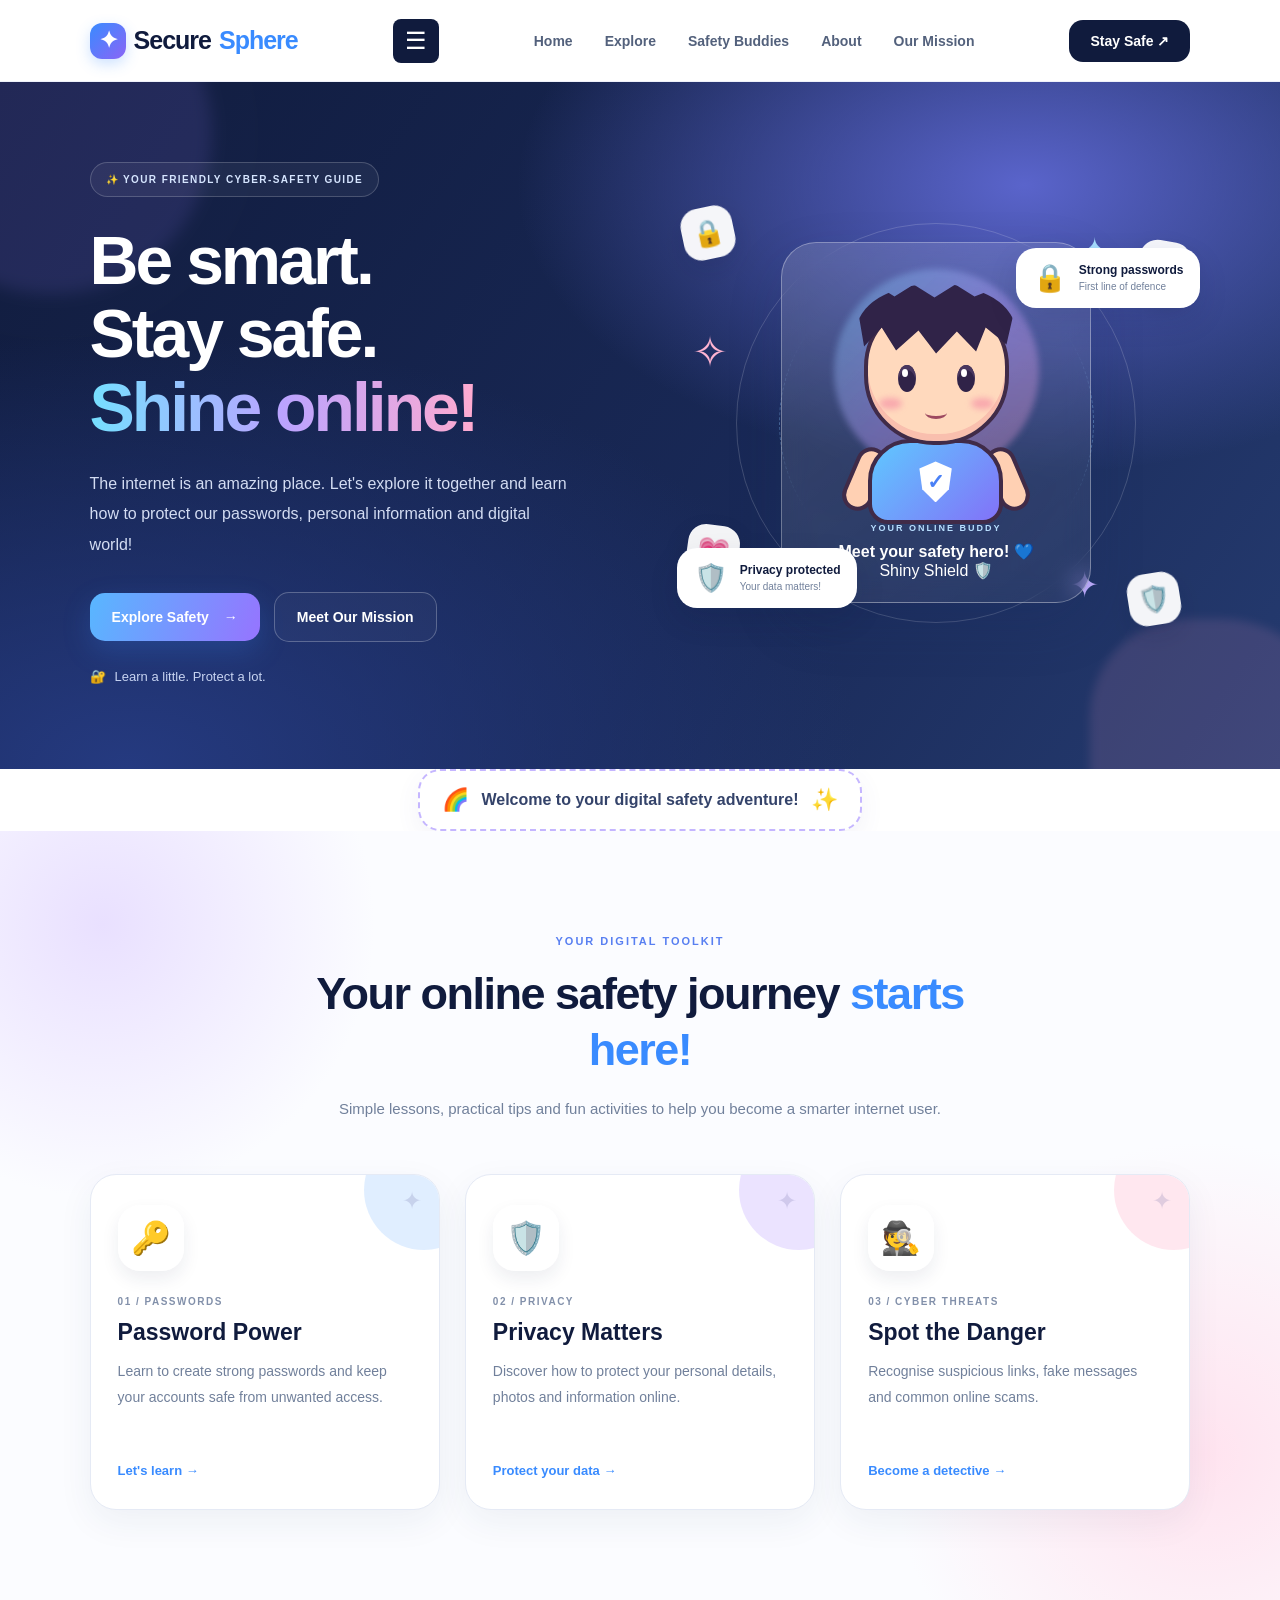
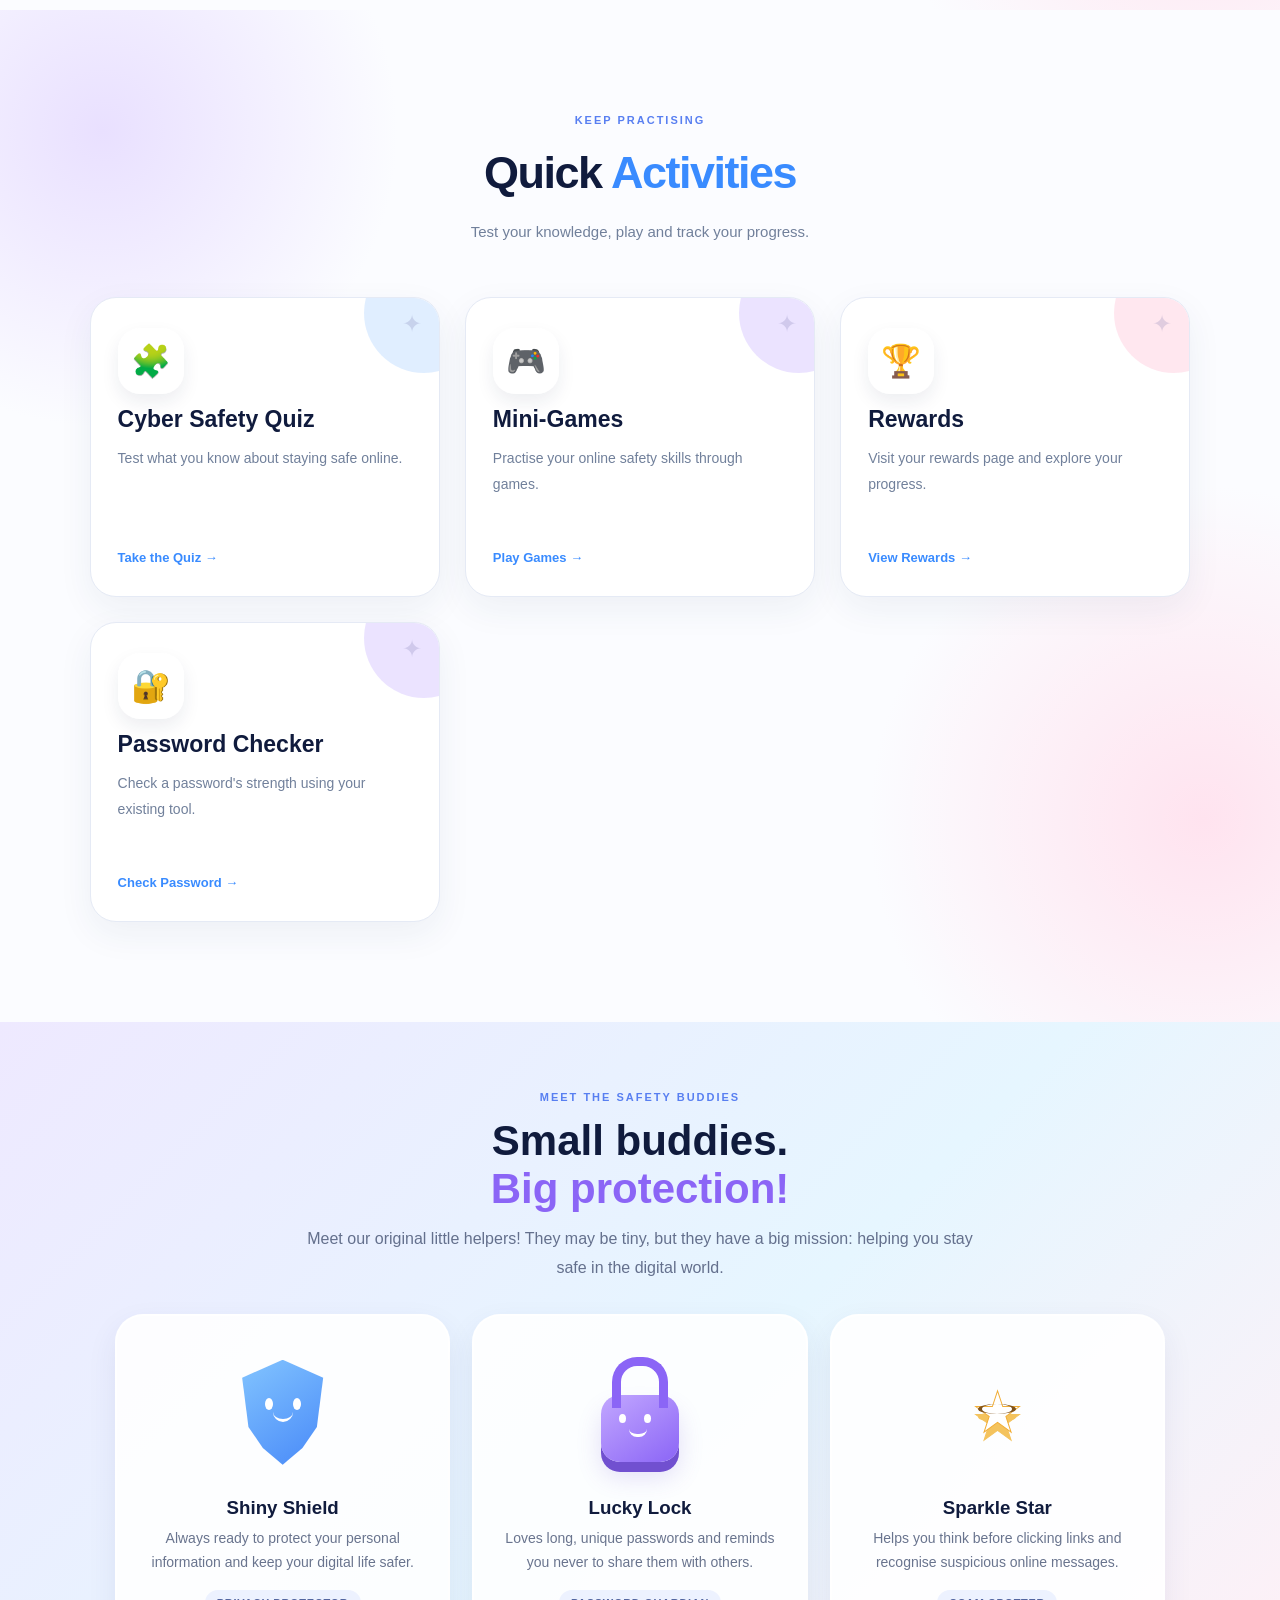
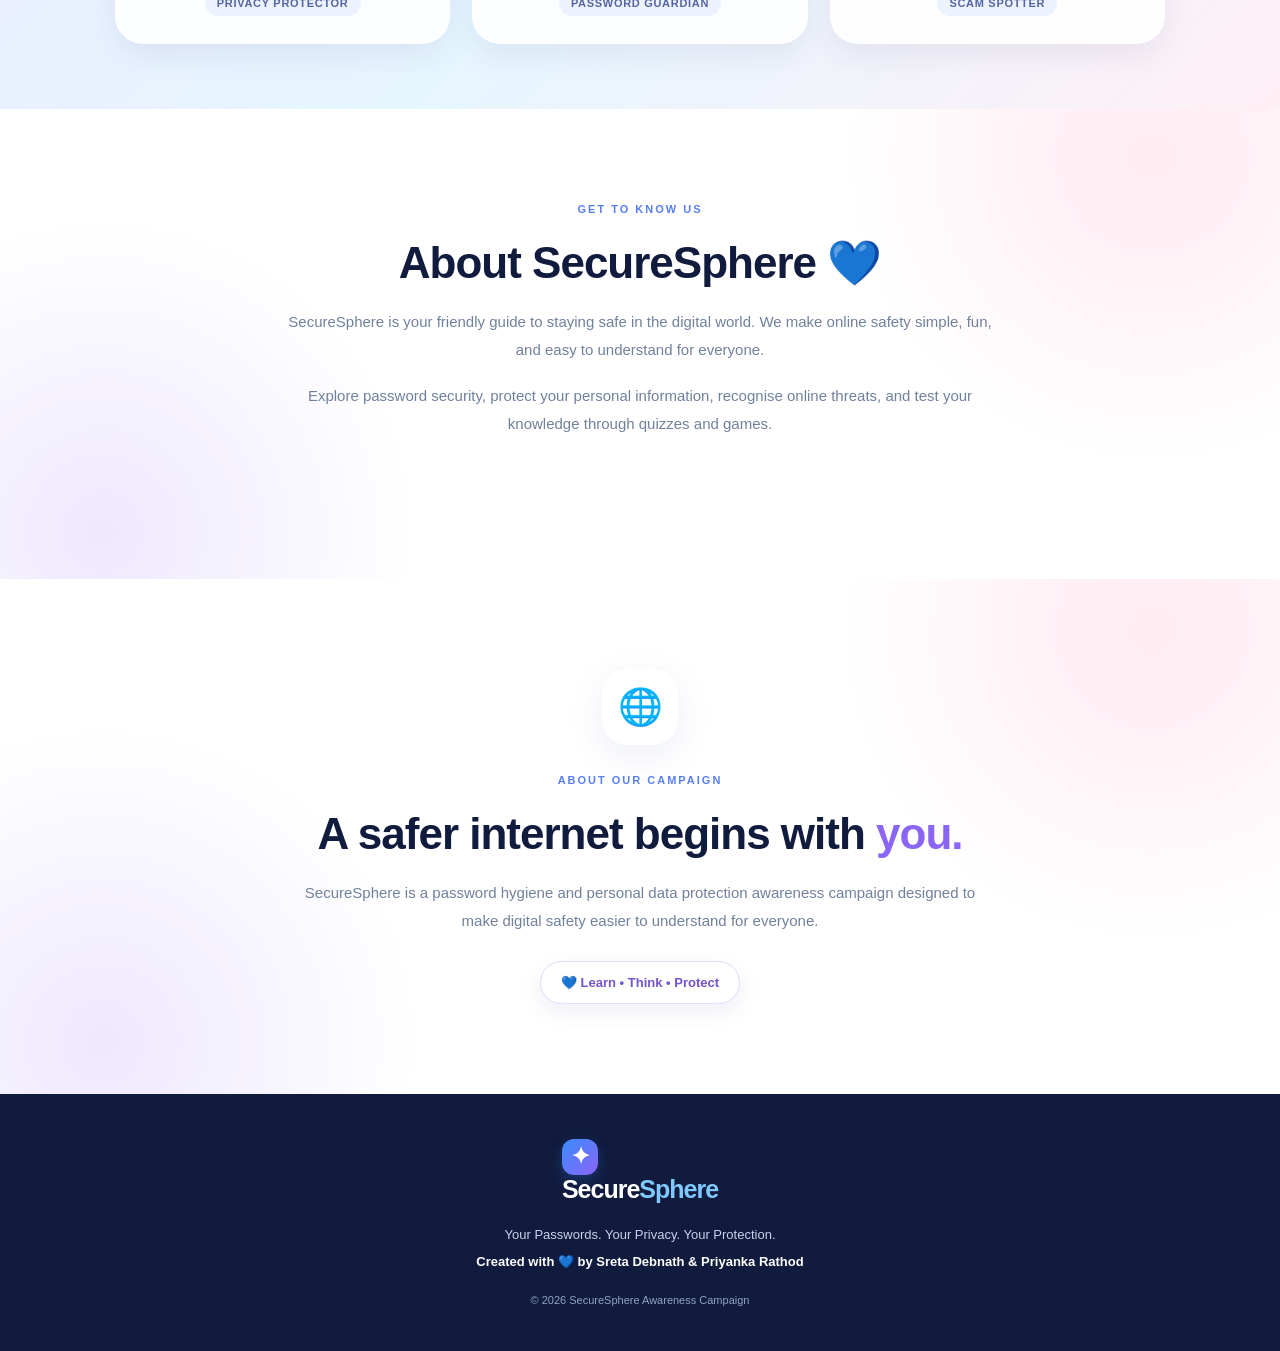
==== commit aa24fe75: "Add files via upload Add hamburger navigation menu" ====
--- a/index.html
+++ b/index.html
@@ -600,7 +600,21 @@
             Secure<span>Sphere</span>
         </a>
 
-        
+        <button class="menu-toggle" id="menuToggle" aria-label="Open navigation menu" aria-expanded="false">
+    ☰
+</button>
+
+        <div class="menu-dropdown" id="menuDropdown">
+            <a href="index.html">Home</a>
+            <a href="passwords.html">Password Safety</a>
+            <a href="privacy.html">Privacy Protection</a>
+            <a href="threats.html">Cyber Threats</a>
+            <a href="quiz.html">Safety Quiz</a>
+            <a href="games.html">Safety Games</a>
+            <a href="rewards.html">Rewards</a>
+            <a href="checker.html">Password Checker</a>
+        </div>
+
 <nav>
     <a href="#home">Home</a>
     <a href="#learn">Explore</a>
@@ -980,5 +994,6 @@
 
     </footer>
 
+<script src="js/script.js"></script>
 </body>
 </html>
--- a/style.css
+++ b/style.css
@@ -97,6 +97,20 @@
     font-size: 23px;
     box-shadow: 0 5px 14px #398BFF40;
 }
+
+
+/* Hamburger menu button */
+.menu-toggle {
+    display: none;
+    background: var(--navy);
+    color: white;
+    border: none;
+    border-radius: 8px;
+    padding: 8px 12px;
+    font-size: 24px;
+    cursor: pointer;
+}
+
 
 .navbar nav {
     display: flex;
@@ -1524,3 +1538,214 @@
         font-size: .82rem;
     }
 }
+
+
+/* Hamburger menu button - visible on desktop and mobile */
+.menu-toggle {
+    display: block;
+    background: var(--navy);
+    color: white;
+    border: none;
+    border-radius: 8px;
+    padding: 8px 12px;
+    font-size: 24px;
+    cursor: pointer;
+    position: relative;
+}
+
+/* Mobile hamburger navigation */
+@media (max-width: 768px) {
+    .navbar {
+        flex-wrap: wrap;
+    }
+
+    .navbar nav {
+        display: none;
+        flex-direction: column;
+        align-items: flex-start;
+        gap: 16px;
+        width: 100%;
+        padding: 16px 0;
+    }
+
+    .navbar nav.active {
+        display: flex;
+    }
+}
+
+
+/* Hamburger dropdown menu */
+.menu-dropdown {
+    display: none;
+    position: absolute;
+    top: calc(100% + 8px);
+    right: 0;
+    min-width: 220px;
+    background: white;
+    border: 1px solid #e5e7eb;
+    border-radius: 12px;
+    padding: 10px;
+    box-shadow: 0 8px 24px rgba(0, 0, 0, 0.12);
+    z-index: 1000;
+}
+
+.menu-dropdown.active {
+    display: flex;
+    flex-direction: column;
+}
+
+.menu-dropdown a {
+    display: block;
+    padding: 10px 12px;
+    color: #1f2937;
+    text-decoration: none;
+    border-radius: 8px;
+}
+
+.menu-dropdown a:hover {
+    background: #f0f4ff;
+}
+
+/* Position the dropdown relative to the navigation bar */
+.navbar {
+    position: relative;
+}
+/* =================================
+   SecureSphere Light / Dark Mode
+   ================================= */
+
+/* Smooth theme transition */
+body,
+header,
+section,
+article,
+footer,
+.card,
+button,
+input,
+textarea {
+    transition: background-color 0.25s ease,
+                color 0.25s ease,
+                border-color 0.25s ease;
+}
+
+/* True black dark theme */
+html[data-theme="dark"] body {
+    background-color: #000000 !important;
+    color: #ffffff !important;
+}
+
+html[data-theme="dark"] header,
+html[data-theme="dark"] main,
+html[data-theme="dark"] section,
+html[data-theme="dark"] article,
+html[data-theme="dark"] footer,
+html[data-theme="dark"] .card {
+    background-color: #000000;
+    color: #ffffff;
+}
+
+/* Headings and text */
+html[data-theme="dark"] h1,
+html[data-theme="dark"] h2,
+html[data-theme="dark"] h3,
+html[data-theme="dark"] p,
+html[data-theme="dark"] li,
+html[data-theme="dark"] label {
+    color: #ffffff;
+}
+
+/* Links */
+html[data-theme="dark"] a {
+    color: #93c5fd;
+}
+
+/* Hamburger dropdown */
+html[data-theme="dark"] .menu-dropdown {
+    background-color: #000000;
+    border-color: #444444;
+}
+
+html[data-theme="dark"] .menu-dropdown a {
+    color: #ffffff;
+}
+
+html[data-theme="dark"] .menu-dropdown a:hover {
+    background-color: #222222;
+}
+
+/* Form fields */
+html[data-theme="dark"] input,
+html[data-theme="dark"] textarea,
+html[data-theme="dark"] select {
+    background-color: #111111;
+    color: #ffffff;
+    border-color: #555555;
+}
+
+html[data-theme="dark"] input::placeholder,
+html[data-theme="dark"] textarea::placeholder {
+    color: #bbbbbb;
+}
+
+/* Light / Dark Mode Toggle Button */
+.theme-toggle {
+    display: inline-flex;
+    align-items: center;
+    justify-content: center;
+    background: var(--navy);
+    color: white;
+    border: none;
+    border-radius: 8px;
+    padding: 8px 12px;
+    font-size: 14px;
+    cursor: pointer;
+    margin-left: 8px;
+}
+
+html[data-theme="dark"] .theme-toggle {
+    background-color: #ffffff;
+    color: #000000;
+}
+
+
+.menu-toggle {
+    position: relative;
+}
+
+
+/* Dark mode readability fix */
+html[data-theme="dark"] body,
+html[data-theme="dark"] body * {
+    color: #ffffff;
+}
+
+/* Keep buttons readable */
+html[data-theme="dark"] button,
+html[data-theme="dark"] .nav-button {
+    color: #ffffff;
+}
+
+/* Keep form fields readable */
+html[data-theme="dark"] input,
+html[data-theme="dark"] textarea,
+html[data-theme="dark"] select {
+    background-color: #171717;
+    color: #ffffff;
+    border-color: #666666;
+}
+
+/* Keep dropdown readable */
+html[data-theme="dark"] .menu-dropdown {
+    background-color: #111111;
+}
+
+html[data-theme="dark"] .menu-dropdown a:hover {
+    background-color: #333333;
+}
+
+/* Keep placeholder text visible */
+html[data-theme="dark"] input::placeholder,
+html[data-theme="dark"] textarea::placeholder {
+    color: #cccccc;
+}
